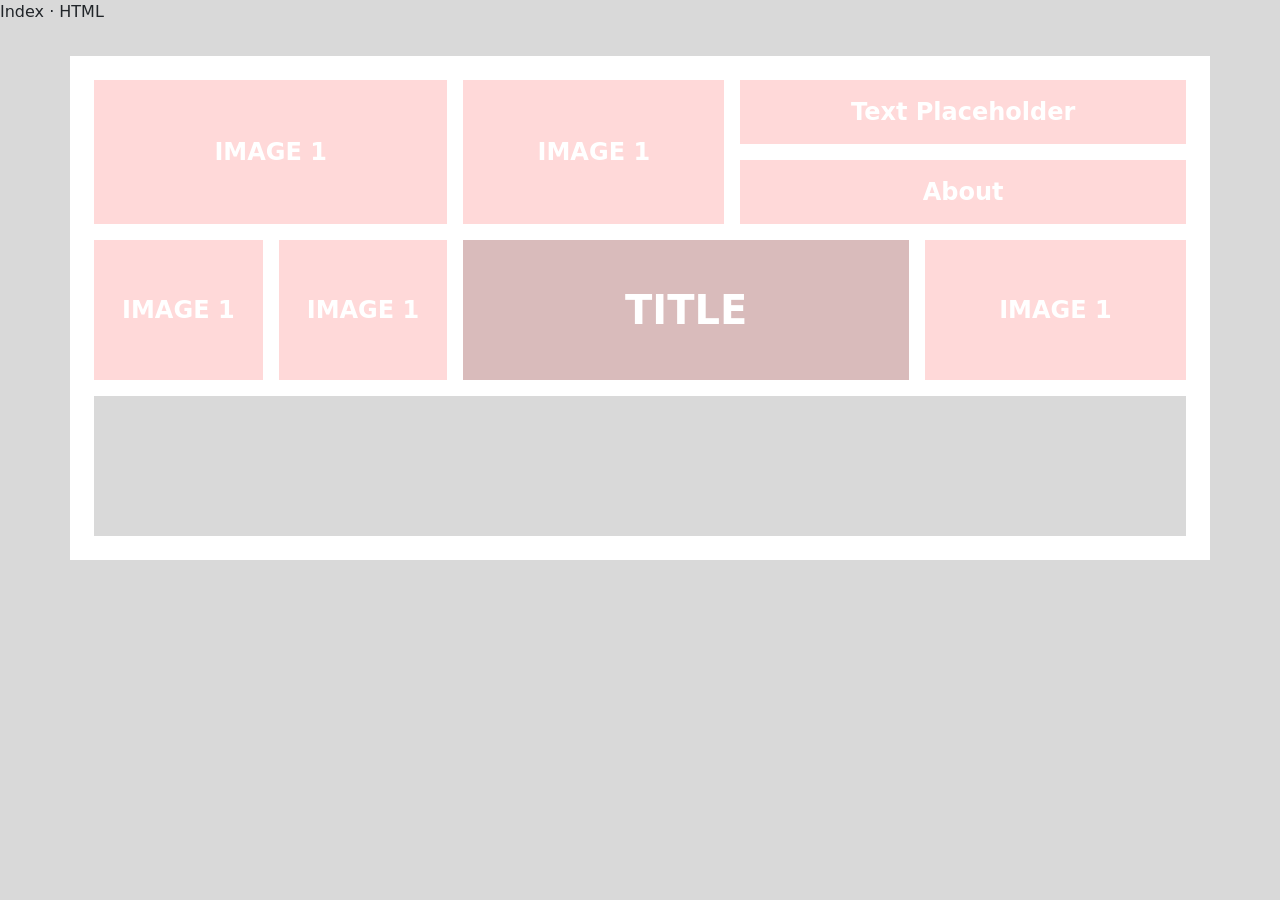
==== bento-layout/index.html @ 9f2609d3 "adding the layout for the homepage" ====
Index · HTML
<!DOCTYPE html>
<html lang="en">
<head>
  <meta charset="UTF-8">
  <meta name="viewport" content="width=device-width, initial-scale=1">
  <title>Bento Layout</title>
  <link href="https://cdn.jsdelivr.net/npm/bootstrap@5.3.3/dist/css/bootstrap.min.css" rel="stylesheet">
  <style>
    body { background: #d9d9d9; }
 
    .board {
      background: #fff;
      padding: 1.5rem;
      margin-top: 2rem;
      margin-bottom: 2rem;
    }
 
    .tile {
      background: #ffd9d9;
      color: #fff;
      font-weight: 700;
      font-size: 1.5rem;
      min-height: 140px;
      display: flex;
      align-items: center;
      justify-content: center;
      text-align: center;
    }
 
    .tile.title { background: #d9bbbb; font-size: 2.5rem; }
    .tile.banner { background: #d9d9d9; }
  </style>
</head>
<body>
 
  <div class="container board">
 
    <div class="row g-3 mb-3">
      <div class="col-12 col-md-4">
        <div class="tile h-100">IMAGE 1</div>
      </div>
      <div class="col-12 col-md-3">
        <div class="tile h-100">IMAGE 1</div>
      </div>
      <div class="col-12 col-md-5">
        <div class="d-flex flex-column gap-3 h-100">
          <div class="tile flex-fill" style="min-height: 64px;">Text Placeholder</div>
          <div class="tile flex-fill" style="min-height: 64px;">About</div>
        </div>
      </div>
    </div>
 
    <div class="row g-3 mb-3">
      <div class="col-6 col-md-2">
        <div class="tile h-100">IMAGE 1</div>
      </div>
      <div class="col-6 col-md-2">
        <div class="tile h-100">IMAGE 1</div>
      </div>
      <div class="col-12 col-md-5">
        <div class="tile title h-100">TITLE</div>
      </div>
      <div class="col-12 col-md-3">
        <div class="tile h-100">IMAGE 1</div>
      </div>
    </div>
 
    <div class="row g-3">
      <div class="col-12">
        <div class="tile banner"></div>
      </div>
    </div>
 
  </div>
 
</body>
</html>
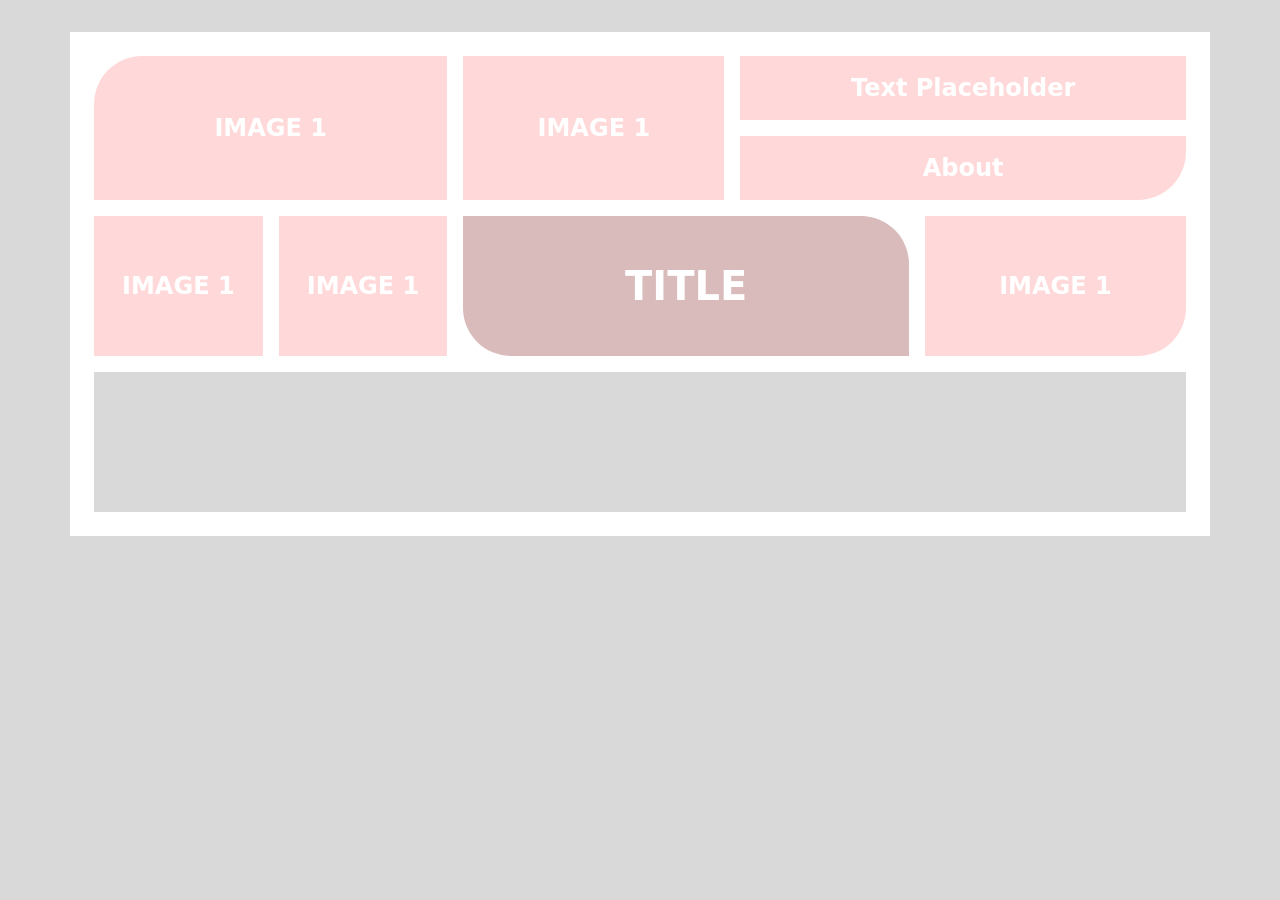
==== commit bf90ca4a: "added round corners" ====
--- a/bento-layout/index.html
+++ b/bento-layout/index.html
@@ -1,5 +1,3 @@
-
-Index · HTML
 <!DOCTYPE html>
 <html lang="en">
 <head>
@@ -31,6 +29,9 @@
  
     .tile.title { background: #d9bbbb; font-size: 2.5rem; }
     .tile.banner { background: #d9d9d9; }
+    .round-tl    { border-top-left-radius: 48px; }
+    .round-br    { border-bottom-right-radius: 48px; }
+    .round-diag  { border-top-right-radius: 48px; border-bottom-left-radius: 48px; }
   </style>
 </head>
 <body>
@@ -39,7 +40,7 @@
  
     <div class="row g-3 mb-3">
       <div class="col-12 col-md-4">
-        <div class="tile h-100">IMAGE 1</div>
+        <div class="tile round-tl h-100">IMAGE 1</div>
       </div>
       <div class="col-12 col-md-3">
         <div class="tile h-100">IMAGE 1</div>
@@ -47,7 +48,7 @@
       <div class="col-12 col-md-5">
         <div class="d-flex flex-column gap-3 h-100">
           <div class="tile flex-fill" style="min-height: 64px;">Text Placeholder</div>
-          <div class="tile flex-fill" style="min-height: 64px;">About</div>
+          <div class="tile round-br flex-fill" style="min-height: 64px;">About</div>
         </div>
       </div>
     </div>
@@ -60,10 +61,10 @@
         <div class="tile h-100">IMAGE 1</div>
       </div>
       <div class="col-12 col-md-5">
-        <div class="tile title h-100">TITLE</div>
+        <div class="tile title round-diag h-100">TITLE</div>
       </div>
       <div class="col-12 col-md-3">
-        <div class="tile h-100">IMAGE 1</div>
+        <div class="tile round-br h-100">IMAGE 1</div>
       </div>
     </div>
  
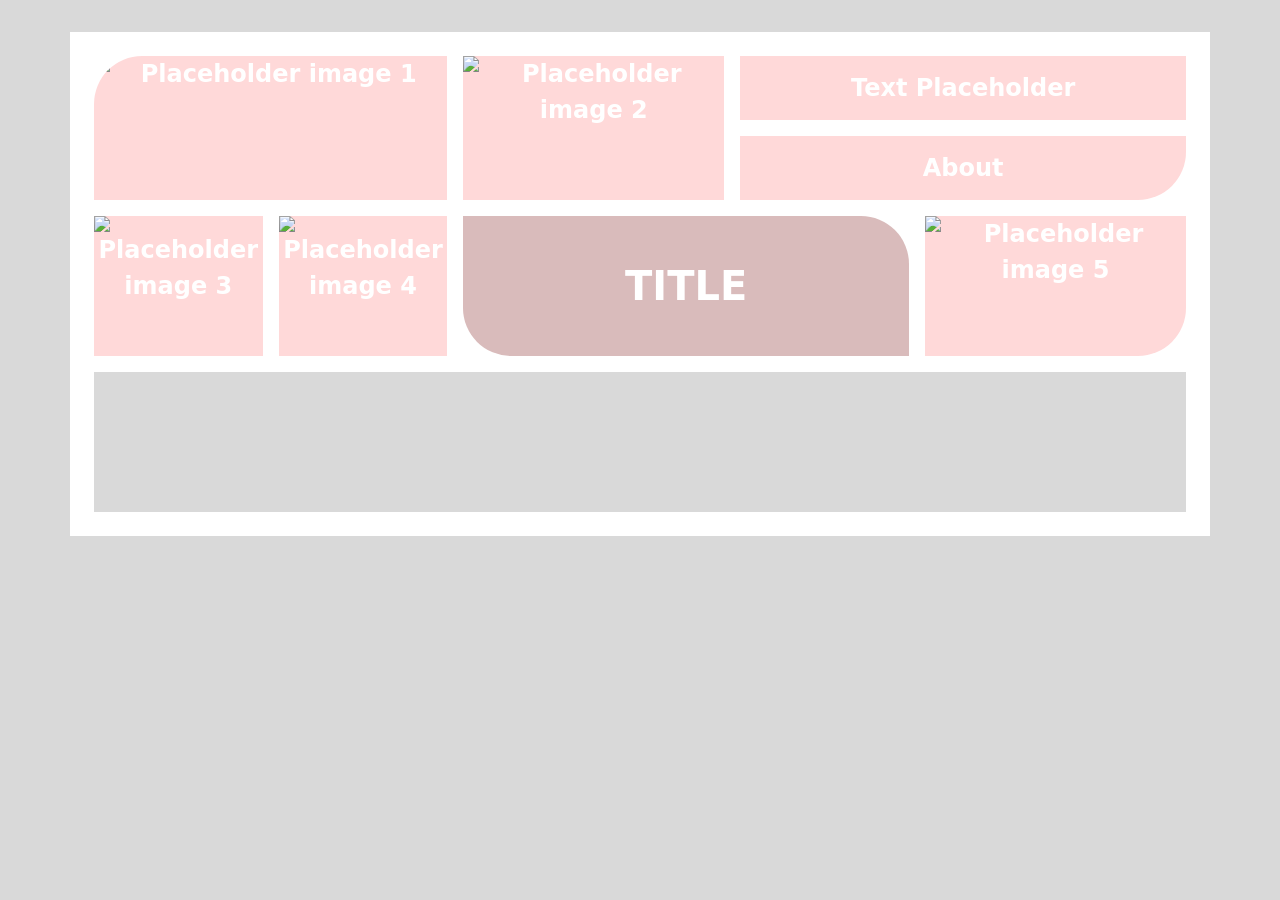
==== commit eb59be28: "made a css file" ====
--- a/bento-layout/index.html
+++ b/bento-layout/index.html
@@ -4,77 +4,77 @@
   <meta charset="UTF-8">
   <meta name="viewport" content="width=device-width, initial-scale=1">
   <title>Bento Layout</title>
+
   <link href="https://cdn.jsdelivr.net/npm/bootstrap@5.3.3/dist/css/bootstrap.min.css" rel="stylesheet">
-  <style>
-    body { background: #d9d9d9; }
- 
-    .board {
-      background: #fff;
-      padding: 1.5rem;
-      margin-top: 2rem;
-      margin-bottom: 2rem;
-    }
- 
-    .tile {
-      background: #ffd9d9;
-      color: #fff;
-      font-weight: 700;
-      font-size: 1.5rem;
-      min-height: 140px;
-      display: flex;
-      align-items: center;
-      justify-content: center;
-      text-align: center;
-    }
- 
-    .tile.title { background: #d9bbbb; font-size: 2.5rem; }
-    .tile.banner { background: #d9d9d9; }
-    .round-tl    { border-top-left-radius: 48px; }
-    .round-br    { border-bottom-right-radius: 48px; }
-    .round-diag  { border-top-right-radius: 48px; border-bottom-left-radius: 48px; }
-  </style>
+  <link href="media/css/style.css" rel="stylesheet">
 </head>
 <body>
- 
+
   <div class="container board">
- 
+
+    <!-- ROW 1: big image | image | two text boxes -->
     <div class="row g-3 mb-3">
+
       <div class="col-12 col-md-4">
-        <div class="tile round-tl h-100">IMAGE 1</div>
+        <!-- Image tile: two stacked images, the second one appears on hover -->
+        <div class="tile hover-swap round-tl position-relative overflow-hidden h-100">
+          <img src="media/images/placeholder.svg" class="img-base position-absolute top-0 start-0 w-100 h-100 object-fit-cover" alt="Placeholder image 1">
+          <img src="media/images/placeholder-hover.svg" class="img-hover position-absolute top-0 start-0 w-100 h-100 object-fit-cover" alt="">
+        </div>
       </div>
+
       <div class="col-12 col-md-3">
-        <div class="tile h-100">IMAGE 1</div>
+        <div class="tile hover-swap position-relative overflow-hidden h-100">
+          <img src="media/images/placeholder.svg" class="img-base position-absolute top-0 start-0 w-100 h-100 object-fit-cover" alt="Placeholder image 2">
+          <img src="media/images/placeholder-hover.svg" class="img-hover position-absolute top-0 start-0 w-100 h-100 object-fit-cover" alt="">
+        </div>
       </div>
+
       <div class="col-12 col-md-5">
         <div class="d-flex flex-column gap-3 h-100">
           <div class="tile flex-fill" style="min-height: 64px;">Text Placeholder</div>
           <div class="tile round-br flex-fill" style="min-height: 64px;">About</div>
         </div>
       </div>
+
     </div>
- 
+
+    <!-- ROW 2: two small images | title | image -->
     <div class="row g-3 mb-3">
       <div class="col-6 col-md-2">
-        <div class="tile h-100">IMAGE 1</div>
+        <div class="tile hover-swap position-relative overflow-hidden h-100">
+          <img src="media/images/placeholder.svg" class="img-base position-absolute top-0 start-0 w-100 h-100 object-fit-cover" alt="Placeholder image 3">
+          <img src="media/images/placeholder-hover.svg" class="img-hover position-absolute top-0 start-0 w-100 h-100 object-fit-cover" alt="">
+        </div>
       </div>
+
       <div class="col-6 col-md-2">
-        <div class="tile h-100">IMAGE 1</div>
+        <div class="tile hover-swap position-relative overflow-hidden h-100">
+          <img src="media/images/placeholder.svg" class="img-base position-absolute top-0 start-0 w-100 h-100 object-fit-cover" alt="Placeholder image 4">
+          <img src="media/images/placeholder-hover.svg" class="img-hover position-absolute top-0 start-0 w-100 h-100 object-fit-cover" alt="">
+        </div>
       </div>
+
       <div class="col-12 col-md-5">
         <div class="tile title round-diag h-100">TITLE</div>
       </div>
+
       <div class="col-12 col-md-3">
-        <div class="tile round-br h-100">IMAGE 1</div>
+        <div class="tile hover-swap round-br position-relative overflow-hidden h-100">
+          <img src="media/images/placeholder.svg" class="img-base position-absolute top-0 start-0 w-100 h-100 object-fit-cover" alt="Placeholder image 5">
+          <img src="media/images/placeholder-hover.svg" class="img-hover position-absolute top-0 start-0 w-100 h-100 object-fit-cover" alt="">
+        </div>
       </div>
+
     </div>
- 
+    <!-- ROW 3: banner (chopsticks and wasabi image goes here later nyehehe) -->
     <div class="row g-3">
       <div class="col-12">
         <div class="tile banner"></div>
       </div>
     </div>
- 
+
   </div>
- 
+
 </body>
 </html>
--- a/bento-layout/media/css/style.css
+++ b/bento-layout/media/css/style.css
@@ -0,0 +1,35 @@
+body {
+  background: #d9d9d9;
+}
+
+.board {
+  background: #fff;
+  padding: 1.5rem;
+  margin-top: 2rem;
+  margin-bottom: 2rem;
+}
+.tile {
+  background: #ffd9d9;
+  color: #fff;
+  font-weight: 700;
+  font-size: 1.5rem;
+  min-height: 140px;
+  display: flex;
+  align-items: center;
+  justify-content: center;
+  text-align: center;
+}
+
+.tile.title  { background: #d9bbbb; font-size: 2.5rem; }
+.tile.banner { background: #d9d9d9; }
+.round-tl   { border-top-left-radius: 48px; }
+.round-br   { border-bottom-right-radius: 48px; }
+.round-diag { border-top-right-radius: 48px; border-bottom-left-radius: 48px; }
+.img-hover {
+  opacity: 0;
+  transition: opacity 0.4s ease;
+}
+
+.hover-swap:hover .img-hover {
+  opacity: 1;
+}
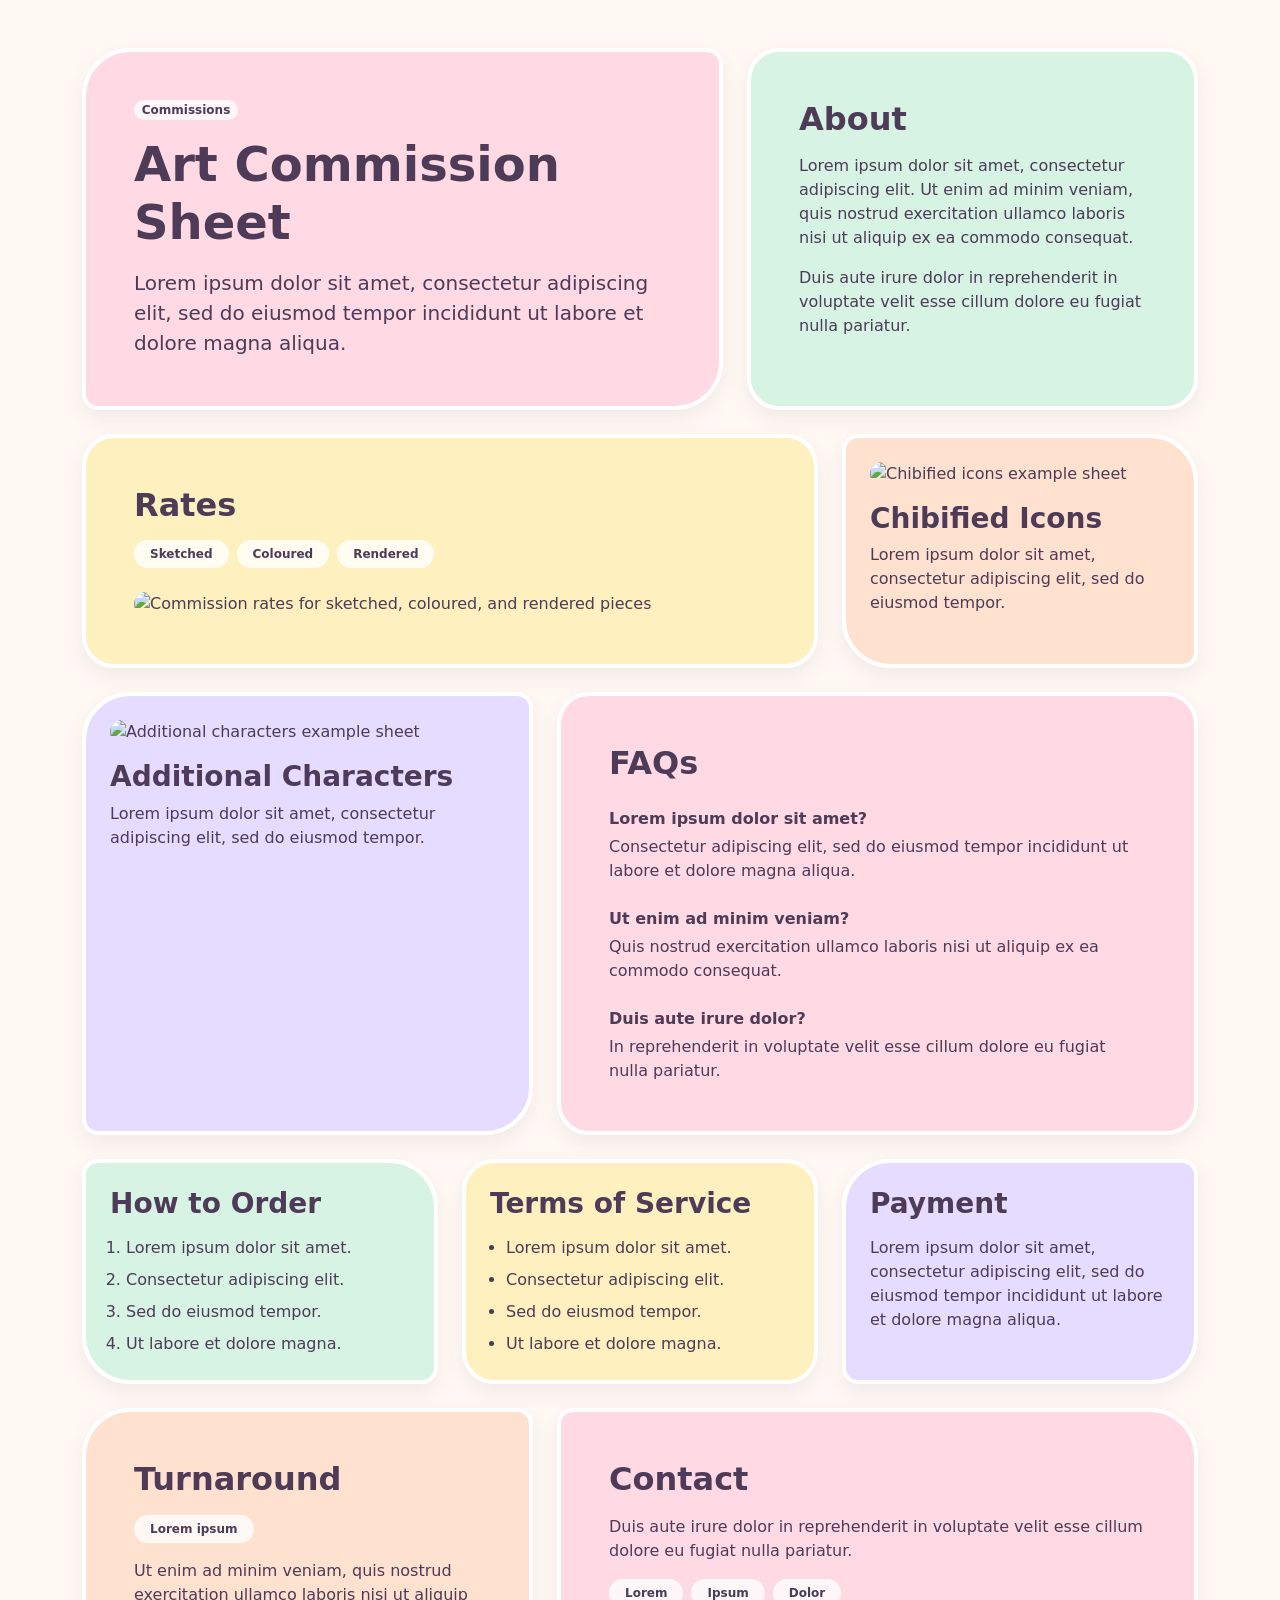
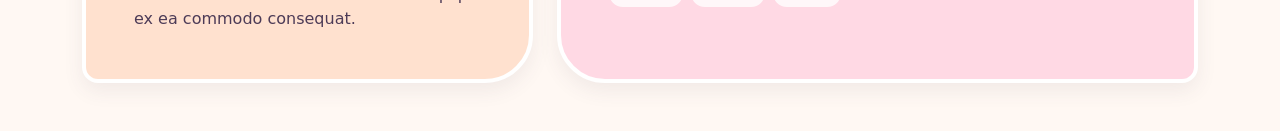
==== commit a16cebae: "updated with texts" ====
--- a/bento-layout/index.html
+++ b/bento-layout/index.html
@@ -3,78 +3,137 @@
 <head>
   <meta charset="UTF-8">
   <meta name="viewport" content="width=device-width, initial-scale=1">
-  <title>Bento Layout</title>
-
+  <title>Art Commission Sheet</title>
   <link href="https://cdn.jsdelivr.net/npm/bootstrap@5.3.3/dist/css/bootstrap.min.css" rel="stylesheet">
   <link href="media/css/style.css" rel="stylesheet">
 </head>
 <body>
 
-  <div class="container board">
+  <main class="container py-5">
+    <div class="row g-4">
 
-    <!-- ROW 1: big image | image | two text boxes -->
-    <div class="row g-3 mb-3">
-
-      <div class="col-12 col-md-4">
-        <!-- Image tile: two stacked images, the second one appears on hover -->
-        <div class="tile hover-swap round-tl position-relative overflow-hidden h-100">
-          <img src="media/images/placeholder.svg" class="img-base position-absolute top-0 start-0 w-100 h-100 object-fit-cover" alt="Placeholder image 1">
-          <img src="media/images/placeholder-hover.svg" class="img-hover position-absolute top-0 start-0 w-100 h-100 object-fit-cover" alt="">
-        </div>
+      <!-- Title -->
+      <div class="col-12 col-md-7">
+        <section class="tile tile-pink leaf-a h-100 p-4 p-md-5 d-flex flex-column justify-content-center">
+          <span class="badge tag rounded-pill align-self-start mb-3">Commissions</span>
+          <h1 class="display-5 fw-bold mb-3">Art Commission Sheet</h1>
+          <p class="fs-5 mb-0">Lorem ipsum dolor sit amet, consectetur adipiscing elit, sed do eiusmod tempor incididunt ut labore et dolore magna aliqua.</p>
+        </section>
       </div>
 
-      <div class="col-12 col-md-3">
-        <div class="tile hover-swap position-relative overflow-hidden h-100">
-          <img src="media/images/placeholder.svg" class="img-base position-absolute top-0 start-0 w-100 h-100 object-fit-cover" alt="Placeholder image 2">
-          <img src="media/images/placeholder-hover.svg" class="img-hover position-absolute top-0 start-0 w-100 h-100 object-fit-cover" alt="">
-        </div>
+      <!-- About -->
+      <div class="col-12 col-md-5">
+        <section class="tile tile-mint h-100 p-4 p-md-5">
+          <h2 class="fw-bold mb-3">About</h2>
+          <p>Lorem ipsum dolor sit amet, consectetur adipiscing elit. Ut enim ad minim veniam, quis nostrud exercitation ullamco laboris nisi ut aliquip ex ea commodo consequat.</p>
+          <p class="mb-0">Duis aute irure dolor in reprehenderit in voluptate velit esse cillum dolore eu fugiat nulla pariatur.</p>
+        </section>
+      </div>
+
+      <!-- Rates -->
+      <div class="col-12 col-md-8">
+        <section class="tile tile-butter h-100 p-4 p-md-5">
+          <h2 class="fw-bold mb-3">Rates</h2>
+          <div class="d-flex flex-wrap gap-2 mb-4">
+            <span class="badge tag rounded-pill px-3 py-2">Sketched</span>
+            <span class="badge tag rounded-pill px-3 py-2">Coloured</span>
+            <span class="badge tag rounded-pill px-3 py-2">Rendered</span>
+          </div>
+          <img src="media/images/rates.svg" class="img-fluid w-100 rounded-4" alt="Commission rates for sketched, coloured, and rendered pieces">
+        </section>
+      </div>
+
+      <!-- Chibified Icons -->
+      <div class="col-12 col-md-4">
+        <section class="tile tile-peach leaf-b h-100 p-4">
+          <img src="media/images/chibified-icons.svg" class="img-fluid w-100 rounded-4 mb-3" alt="Chibified icons example sheet">
+          <h2 class="h3 fw-bold mb-2">Chibified Icons</h2>
+          <p class="mb-0">Lorem ipsum dolor sit amet, consectetur adipiscing elit, sed do eiusmod tempor.</p>
+        </section>
+      </div>
+
+      <!-- Additional Characters -->
+      <div class="col-12 col-md-5">
+        <section class="tile tile-lavender leaf-a h-100 p-4">
+          <img src="media/images/additional-characters.svg" class="img-fluid w-100 rounded-4 mb-3" alt="Additional characters example sheet">
+          <h2 class="h3 fw-bold mb-2">Additional Characters</h2>
+          <p class="mb-0">Lorem ipsum dolor sit amet, consectetur adipiscing elit, sed do eiusmod tempor.</p>
+        </section>
+      </div>
+
+      <!-- FAQs -->
+      <div class="col-12 col-md-7">
+        <section class="tile tile-pink h-100 p-4 p-md-5">
+          <h2 class="fw-bold mb-4">FAQs</h2>
+
+          <p class="faq-question mb-1">Lorem ipsum dolor sit amet?</p>
+          <p class="mb-4">Consectetur adipiscing elit, sed do eiusmod tempor incididunt ut labore et dolore magna aliqua.</p>
+
+          <p class="faq-question mb-1">Ut enim ad minim veniam?</p>
+          <p class="mb-4">Quis nostrud exercitation ullamco laboris nisi ut aliquip ex ea commodo consequat.</p>
+
+          <p class="faq-question mb-1">Duis aute irure dolor?</p>
+          <p class="mb-0">In reprehenderit in voluptate velit esse cillum dolore eu fugiat nulla pariatur.</p>
+        </section>
+      </div>
+
+      <!-- How to Order -->
+      <div class="col-12 col-md-4">
+        <section class="tile tile-mint leaf-b h-100 p-4">
+          <h2 class="h3 fw-bold mb-3">How to Order</h2>
+          <ol class="ps-3 mb-0">
+            <li class="mb-2">Lorem ipsum dolor sit amet.</li>
+            <li class="mb-2">Consectetur adipiscing elit.</li>
+            <li class="mb-2">Sed do eiusmod tempor.</li>
+            <li>Ut labore et dolore magna.</li>
+          </ol>
+        </section>
+      </div>
+
+      <!-- Terms of Service -->
+      <div class="col-12 col-md-4">
+        <section class="tile tile-butter h-100 p-4">
+          <h2 class="h3 fw-bold mb-3">Terms of Service</h2>
+          <ul class="ps-3 mb-0">
+            <li class="mb-2">Lorem ipsum dolor sit amet.</li>
+            <li class="mb-2">Consectetur adipiscing elit.</li>
+            <li class="mb-2">Sed do eiusmod tempor.</li>
+            <li>Ut labore et dolore magna.</li>
+          </ul>
+        </section>
+      </div>
+
+      <!-- Payment -->
+      <div class="col-12 col-md-4">
+        <section class="tile tile-lavender leaf-a h-100 p-4">
+          <h2 class="h3 fw-bold mb-3">Payment</h2>
+          <p class="mb-0">Lorem ipsum dolor sit amet, consectetur adipiscing elit, sed do eiusmod tempor incididunt ut labore et dolore magna aliqua.</p>
+        </section>
       </div>
 
       <div class="col-12 col-md-5">
-        <div class="d-flex flex-column gap-3 h-100">
-          <div class="tile flex-fill" style="min-height: 64px;">Text Placeholder</div>
-          <div class="tile round-br flex-fill" style="min-height: 64px;">About</div>
-        </div>
+        <section class="tile tile-peach leaf-a h-100 p-4 p-md-5">
+          <h2 class="fw-bold mb-3">Turnaround</h2>
+          <span class="badge tag rounded-pill align-self-start px-3 py-2 mb-3">Lorem ipsum</span>
+          <p class="mb-0">Ut enim ad minim veniam, quis nostrud exercitation ullamco laboris nisi ut aliquip ex ea commodo consequat.</p>
+        </section>
+      </div>
+
+      <!-- Contact -->
+      <div class="col-12 col-md-7">
+        <section class="tile tile-pink leaf-b h-100 p-4 p-md-5">
+          <h2 class="fw-bold mb-3">Contact</h2>
+          <p class="mb-3">Duis aute irure dolor in reprehenderit in voluptate velit esse cillum dolore eu fugiat nulla pariatur.</p>
+          <div class="d-flex flex-wrap gap-2">
+            <span class="badge tag rounded-pill px-3 py-2">Lorem</span>
+            <span class="badge tag rounded-pill px-3 py-2">Ipsum</span>
+            <span class="badge tag rounded-pill px-3 py-2">Dolor</span>
+          </div>
+        </section>
       </div>
 
     </div>
-
-    <!-- ROW 2: two small images | title | image -->
-    <div class="row g-3 mb-3">
-      <div class="col-6 col-md-2">
-        <div class="tile hover-swap position-relative overflow-hidden h-100">
-          <img src="media/images/placeholder.svg" class="img-base position-absolute top-0 start-0 w-100 h-100 object-fit-cover" alt="Placeholder image 3">
-          <img src="media/images/placeholder-hover.svg" class="img-hover position-absolute top-0 start-0 w-100 h-100 object-fit-cover" alt="">
-        </div>
-      </div>
-
-      <div class="col-6 col-md-2">
-        <div class="tile hover-swap position-relative overflow-hidden h-100">
-          <img src="media/images/placeholder.svg" class="img-base position-absolute top-0 start-0 w-100 h-100 object-fit-cover" alt="Placeholder image 4">
-          <img src="media/images/placeholder-hover.svg" class="img-hover position-absolute top-0 start-0 w-100 h-100 object-fit-cover" alt="">
-        </div>
-      </div>
-
-      <div class="col-12 col-md-5">
-        <div class="tile title round-diag h-100">TITLE</div>
-      </div>
-
-      <div class="col-12 col-md-3">
-        <div class="tile hover-swap round-br position-relative overflow-hidden h-100">
-          <img src="media/images/placeholder.svg" class="img-base position-absolute top-0 start-0 w-100 h-100 object-fit-cover" alt="Placeholder image 5">
-          <img src="media/images/placeholder-hover.svg" class="img-hover position-absolute top-0 start-0 w-100 h-100 object-fit-cover" alt="">
-        </div>
-      </div>
-
-    </div>
-    <!-- ROW 3: banner (chopsticks and wasabi image goes here later nyehehe) -->
-    <div class="row g-3">
-      <div class="col-12">
-        <div class="tile banner"></div>
-      </div>
-    </div>
-
-  </div>
+  </main>
 
 </body>
 </html>
--- a/bento-layout/media/css/style.css
+++ b/bento-layout/media/css/style.css
@@ -1,35 +1,46 @@
-body {
-  background: #d9d9d9;
+:root {
+  --cream: #fff8f3;
+  --ink: #4d3b57;
+  --pink: #ffd9e4;
+  --lavender: #e6dcff;
+  --mint: #d6f3e4;
+  --butter: #fff0bf;
+  --peach: #ffe1cf;
 }
 
-.board {
-  background: #fff;
-  padding: 1.5rem;
-  margin-top: 2rem;
-  margin-bottom: 2rem;
-}
-.tile {
-  background: #ffd9d9;
-  color: #fff;
-  font-weight: 700;
-  font-size: 1.5rem;
-  min-height: 140px;
-  display: flex;
-  align-items: center;
-  justify-content: center;
-  text-align: center;
+body {
+  background: var(--cream);
+  color: var(--ink);
+  font-family: "Nunito", "Quicksand", "Segoe UI", system-ui, sans-serif;
 }
 
-.tile.title  { background: #d9bbbb; font-size: 2.5rem; }
-.tile.banner { background: #d9d9d9; }
-.round-tl   { border-top-left-radius: 48px; }
-.round-br   { border-bottom-right-radius: 48px; }
-.round-diag { border-top-right-radius: 48px; border-bottom-left-radius: 48px; }
-.img-hover {
-  opacity: 0;
-  transition: opacity 0.4s ease;
+.tile {
+  border: 4px solid #fff;
+  border-radius: 2rem;
+  box-shadow: 0 0.5rem 1.25rem rgba(77, 59, 87, 0.08);
+  transition: transform 0.25s ease, box-shadow 0.25s ease;
 }
 
-.hover-swap:hover .img-hover {
-  opacity: 1;
+.tile:hover {
+  transform: translateY(-4px);
+  box-shadow: 0 0.9rem 1.6rem rgba(77, 59, 87, 0.14);
 }
+
+.tile-pink     { background: var(--pink); }
+.tile-lavender { background: var(--lavender); }
+.tile-mint     { background: var(--mint); }
+.tile-butter   { background: var(--butter); }
+.tile-peach    { background: var(--peach); }
+
+.leaf-a { border-radius: 3rem 1rem 3rem 1rem; }
+.leaf-b { border-radius: 1rem 3rem 1rem 3rem; }
+
+.tag {
+  background: rgba(255, 255, 255, 0.8);
+  color: var(--ink);
+  font-weight: 700;
+}
+
+.faq-question {
+  font-weight: 800;
+}
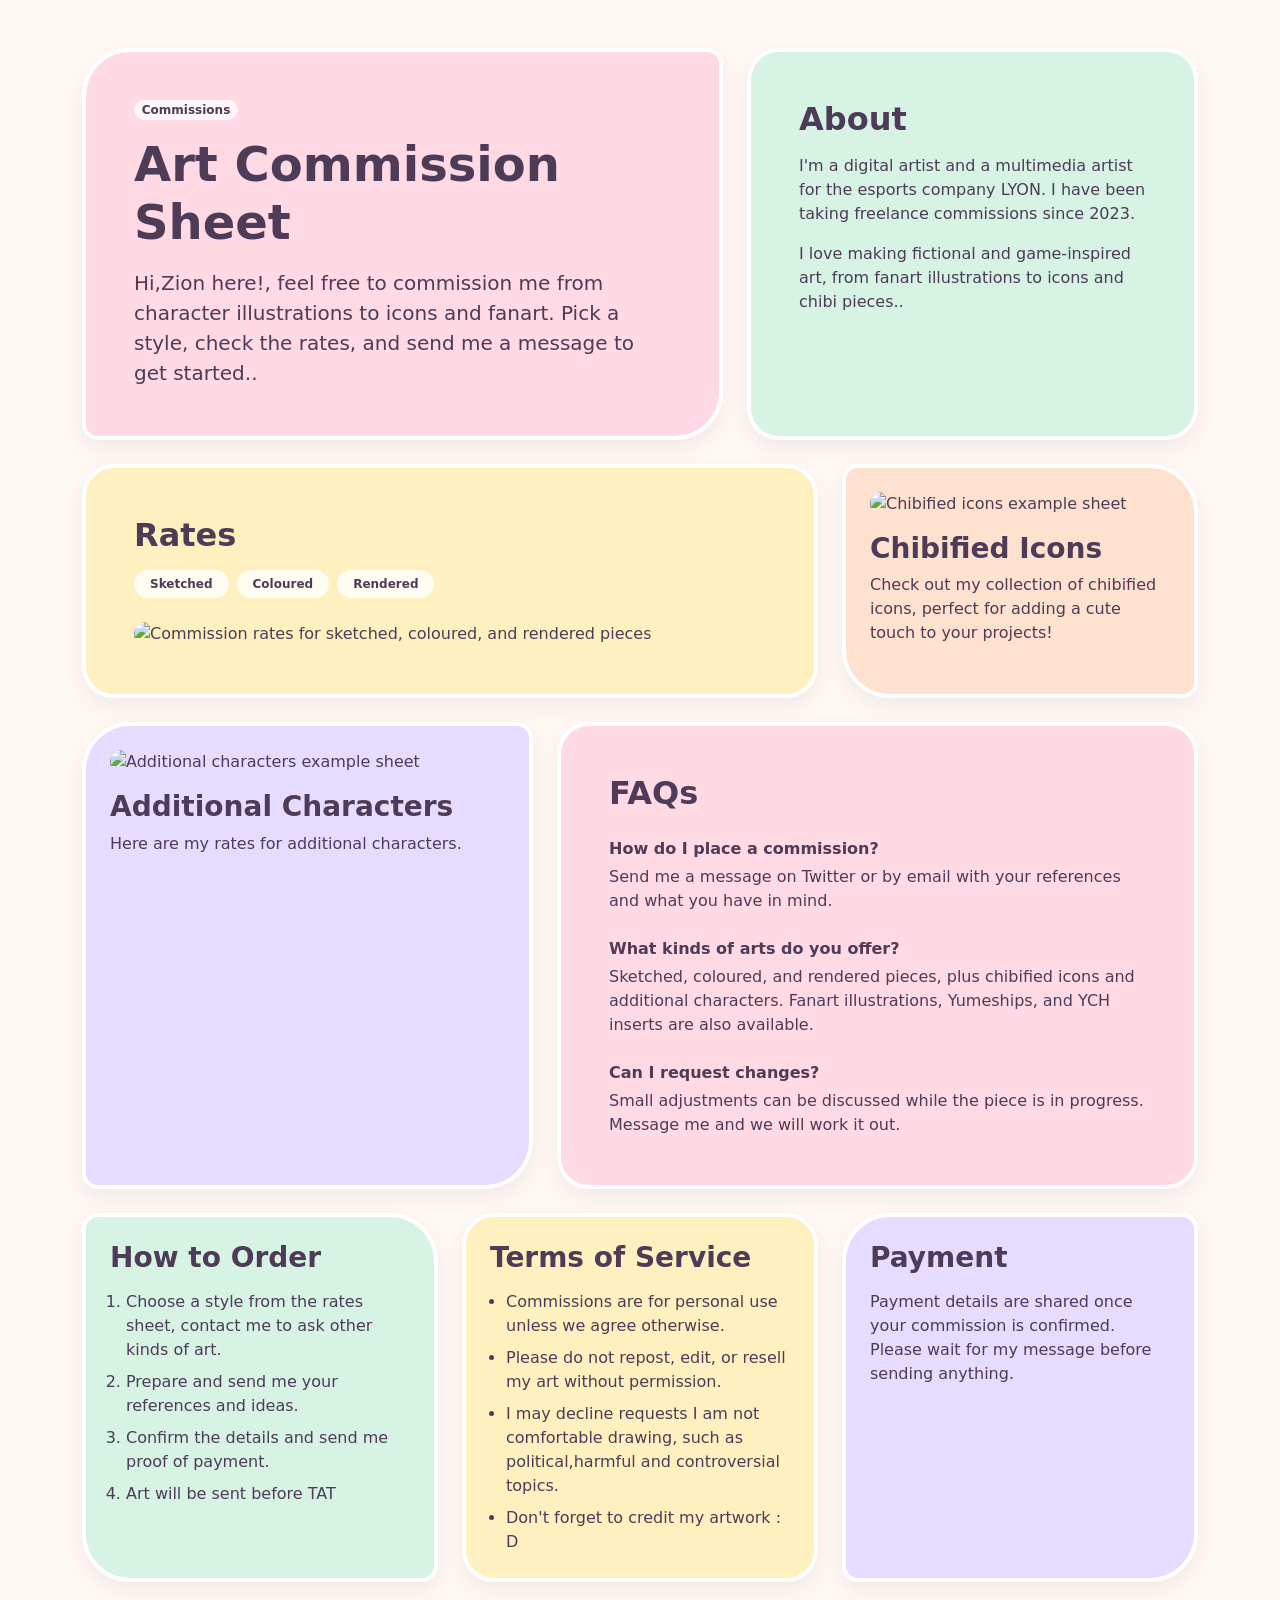
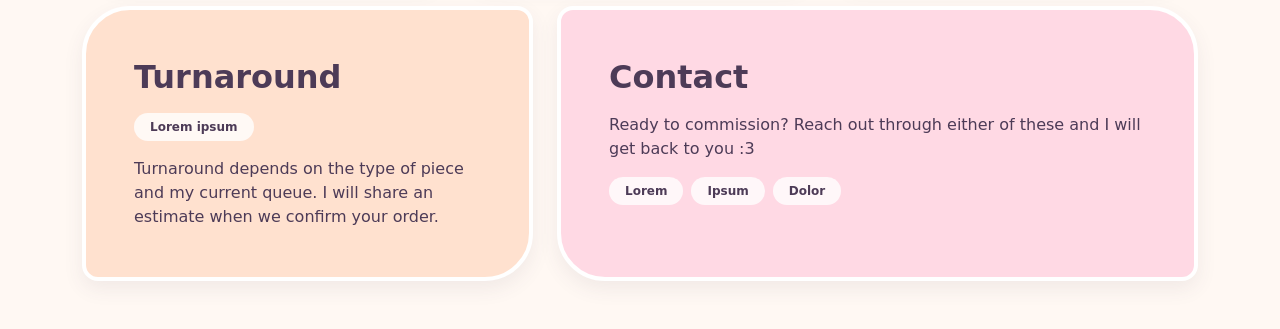
==== commit bd413c0c: "text update" ====
--- a/bento-layout/index.html
+++ b/bento-layout/index.html
@@ -17,7 +17,7 @@
         <section class="tile tile-pink leaf-a h-100 p-4 p-md-5 d-flex flex-column justify-content-center">
           <span class="badge tag rounded-pill align-self-start mb-3">Commissions</span>
           <h1 class="display-5 fw-bold mb-3">Art Commission Sheet</h1>
-          <p class="fs-5 mb-0">Lorem ipsum dolor sit amet, consectetur adipiscing elit, sed do eiusmod tempor incididunt ut labore et dolore magna aliqua.</p>
+          <p class="fs-5 mb-0">Hi,Zion here!, feel free to commission me from character illustrations to icons and fanart. Pick a style, check the rates, and send me a message to get started..</p>
         </section>
       </div>
 
@@ -25,8 +25,8 @@
       <div class="col-12 col-md-5">
         <section class="tile tile-mint h-100 p-4 p-md-5">
           <h2 class="fw-bold mb-3">About</h2>
-          <p>Lorem ipsum dolor sit amet, consectetur adipiscing elit. Ut enim ad minim veniam, quis nostrud exercitation ullamco laboris nisi ut aliquip ex ea commodo consequat.</p>
-          <p class="mb-0">Duis aute irure dolor in reprehenderit in voluptate velit esse cillum dolore eu fugiat nulla pariatur.</p>
+          <p>I'm a digital artist and a multimedia artist for the esports company LYON. I have been taking freelance commissions since 2023.</p>
+          <p class="mb-0">I love making fictional and game-inspired art, from fanart illustrations to icons and chibi pieces..</p>
         </section>
       </div>
 
@@ -48,7 +48,7 @@
         <section class="tile tile-peach leaf-b h-100 p-4">
           <img src="media/images/chibified-icons.svg" class="img-fluid w-100 rounded-4 mb-3" alt="Chibified icons example sheet">
           <h2 class="h3 fw-bold mb-2">Chibified Icons</h2>
-          <p class="mb-0">Lorem ipsum dolor sit amet, consectetur adipiscing elit, sed do eiusmod tempor.</p>
+          <p class="mb-0">Check out my collection of chibified icons, perfect for adding a cute touch to your projects!</p>
         </section>
       </div>
 
@@ -57,7 +57,7 @@
         <section class="tile tile-lavender leaf-a h-100 p-4">
           <img src="media/images/additional-characters.svg" class="img-fluid w-100 rounded-4 mb-3" alt="Additional characters example sheet">
           <h2 class="h3 fw-bold mb-2">Additional Characters</h2>
-          <p class="mb-0">Lorem ipsum dolor sit amet, consectetur adipiscing elit, sed do eiusmod tempor.</p>
+          <p class="mb-0">Here are my rates for additional characters.</p>
         </section>
       </div>
 
@@ -66,14 +66,14 @@
         <section class="tile tile-pink h-100 p-4 p-md-5">
           <h2 class="fw-bold mb-4">FAQs</h2>
 
-          <p class="faq-question mb-1">Lorem ipsum dolor sit amet?</p>
-          <p class="mb-4">Consectetur adipiscing elit, sed do eiusmod tempor incididunt ut labore et dolore magna aliqua.</p>
+          <p class="faq-question mb-1">How do I place a commission?</p>
+          <p class="mb-4">Send me a message on Twitter or by email with your references and what you have in mind.</p>
 
-          <p class="faq-question mb-1">Ut enim ad minim veniam?</p>
-          <p class="mb-4">Quis nostrud exercitation ullamco laboris nisi ut aliquip ex ea commodo consequat.</p>
+          <p class="faq-question mb-1">What kinds of arts do you offer?</p>
+          <p class="mb-4">Sketched, coloured, and rendered pieces, plus chibified icons and additional characters. Fanart illustrations, Yumeships, and YCH inserts are also available.</p>
 
-          <p class="faq-question mb-1">Duis aute irure dolor?</p>
-          <p class="mb-0">In reprehenderit in voluptate velit esse cillum dolore eu fugiat nulla pariatur.</p>
+          <p class="faq-question mb-1">Can I request changes?</p>
+          <p class="mb-0">Small adjustments can be discussed while the piece is in progress. Message me and we will work it out.</p>
         </section>
       </div>
 
@@ -82,10 +82,10 @@
         <section class="tile tile-mint leaf-b h-100 p-4">
           <h2 class="h3 fw-bold mb-3">How to Order</h2>
           <ol class="ps-3 mb-0">
-            <li class="mb-2">Lorem ipsum dolor sit amet.</li>
-            <li class="mb-2">Consectetur adipiscing elit.</li>
-            <li class="mb-2">Sed do eiusmod tempor.</li>
-            <li>Ut labore et dolore magna.</li>
+            <li class="mb-2">Choose a style from the rates sheet, contact me to ask other kinds of art.</li>
+            <li class="mb-2">Prepare and send me your references and ideas.</li>
+            <li class="mb-2">Confirm the details and send me proof of payment.</li>
+            <li>Art will be sent before TAT</li>
           </ol>
         </section>
       </div>
@@ -95,10 +95,10 @@
         <section class="tile tile-butter h-100 p-4">
           <h2 class="h3 fw-bold mb-3">Terms of Service</h2>
           <ul class="ps-3 mb-0">
-            <li class="mb-2">Lorem ipsum dolor sit amet.</li>
-            <li class="mb-2">Consectetur adipiscing elit.</li>
-            <li class="mb-2">Sed do eiusmod tempor.</li>
-            <li>Ut labore et dolore magna.</li>
+            <li class="mb-2">Commissions are for personal use unless we agree otherwise.</li>
+            <li class="mb-2">Please do not repost, edit, or resell my art without permission.</li>
+            <li class="mb-2">I may decline requests I am not comfortable drawing, such as political,harmful and controversial topics.</li>
+            <li>Don't forget to credit my artwork : D</li>
           </ul>
         </section>
       </div>
@@ -107,7 +107,7 @@
       <div class="col-12 col-md-4">
         <section class="tile tile-lavender leaf-a h-100 p-4">
           <h2 class="h3 fw-bold mb-3">Payment</h2>
-          <p class="mb-0">Lorem ipsum dolor sit amet, consectetur adipiscing elit, sed do eiusmod tempor incididunt ut labore et dolore magna aliqua.</p>
+          <p class="mb-0">Payment details are shared once your commission is confirmed. Please wait for my message before sending anything.</p>
         </section>
       </div>
 
@@ -115,7 +115,7 @@
         <section class="tile tile-peach leaf-a h-100 p-4 p-md-5">
           <h2 class="fw-bold mb-3">Turnaround</h2>
           <span class="badge tag rounded-pill align-self-start px-3 py-2 mb-3">Lorem ipsum</span>
-          <p class="mb-0">Ut enim ad minim veniam, quis nostrud exercitation ullamco laboris nisi ut aliquip ex ea commodo consequat.</p>
+          <p class="mb-0">Turnaround depends on the type of piece and my current queue. I will share an estimate when we confirm your order.</p>
         </section>
       </div>
 
@@ -123,7 +123,7 @@
       <div class="col-12 col-md-7">
         <section class="tile tile-pink leaf-b h-100 p-4 p-md-5">
           <h2 class="fw-bold mb-3">Contact</h2>
-          <p class="mb-3">Duis aute irure dolor in reprehenderit in voluptate velit esse cillum dolore eu fugiat nulla pariatur.</p>
+          <p class="mb-3">Ready to commission? Reach out through either of these and I will get back to you :3 </p>
           <div class="d-flex flex-wrap gap-2">
             <span class="badge tag rounded-pill px-3 py-2">Lorem</span>
             <span class="badge tag rounded-pill px-3 py-2">Ipsum</span>
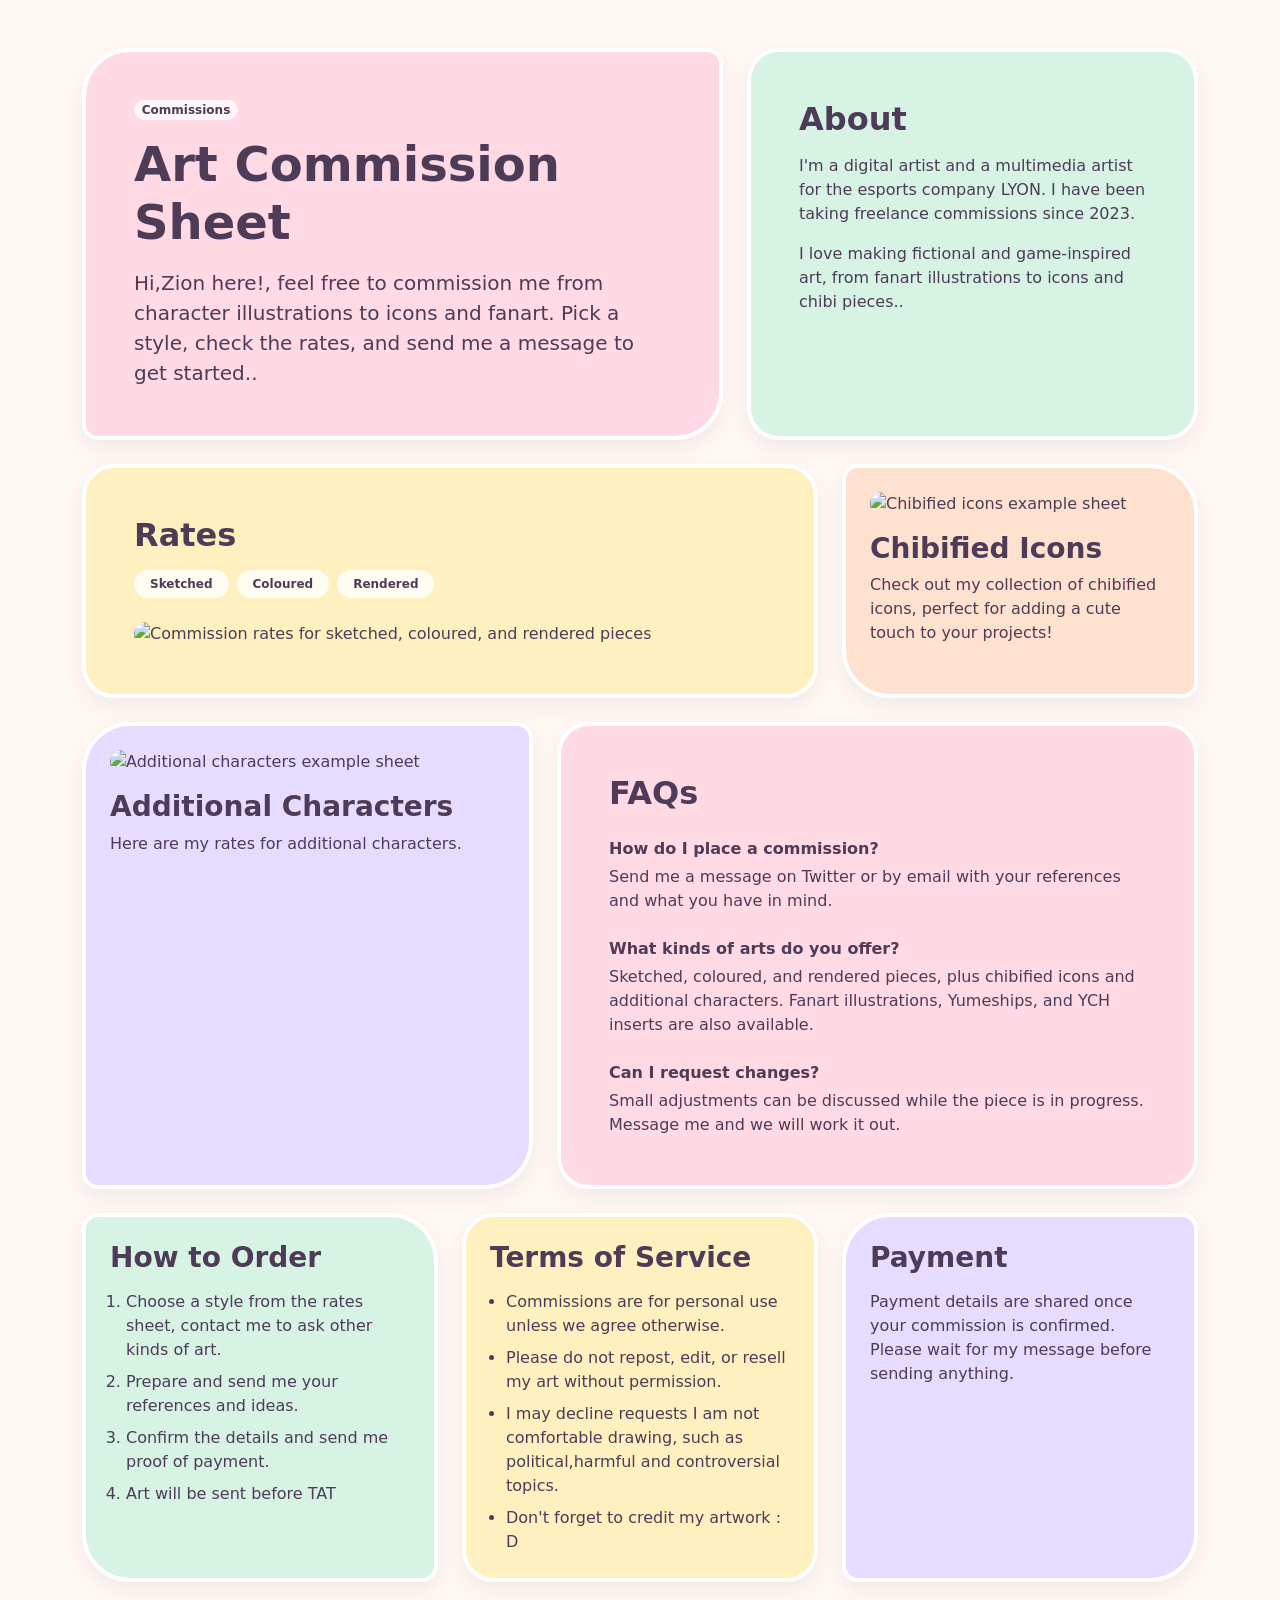
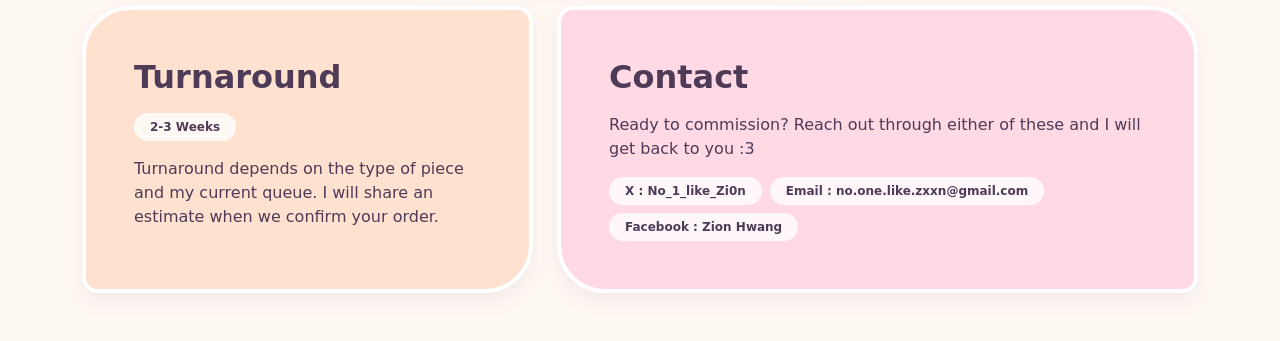
==== commit ce55f796: "images upload" ====
--- a/bento-layout/index.html
+++ b/bento-layout/index.html
@@ -114,7 +114,7 @@
       <div class="col-12 col-md-5">
         <section class="tile tile-peach leaf-a h-100 p-4 p-md-5">
           <h2 class="fw-bold mb-3">Turnaround</h2>
-          <span class="badge tag rounded-pill align-self-start px-3 py-2 mb-3">Lorem ipsum</span>
+          <span class="badge tag rounded-pill align-self-start px-3 py-2 mb-3">2-3 Weeks</span>
           <p class="mb-0">Turnaround depends on the type of piece and my current queue. I will share an estimate when we confirm your order.</p>
         </section>
       </div>
@@ -125,9 +125,9 @@
           <h2 class="fw-bold mb-3">Contact</h2>
           <p class="mb-3">Ready to commission? Reach out through either of these and I will get back to you :3 </p>
           <div class="d-flex flex-wrap gap-2">
-            <span class="badge tag rounded-pill px-3 py-2">Lorem</span>
-            <span class="badge tag rounded-pill px-3 py-2">Ipsum</span>
-            <span class="badge tag rounded-pill px-3 py-2">Dolor</span>
+            <span class="badge tag rounded-pill px-3 py-2">X : No_1_like_Zi0n</span>
+            <span class="badge tag rounded-pill px-3 py-2">Email : no.one.like.zxxn@gmail.com</span>
+            <span class="badge tag rounded-pill px-3 py-2">Facebook : Zion Hwang</span>
           </div>
         </section>
       </div>
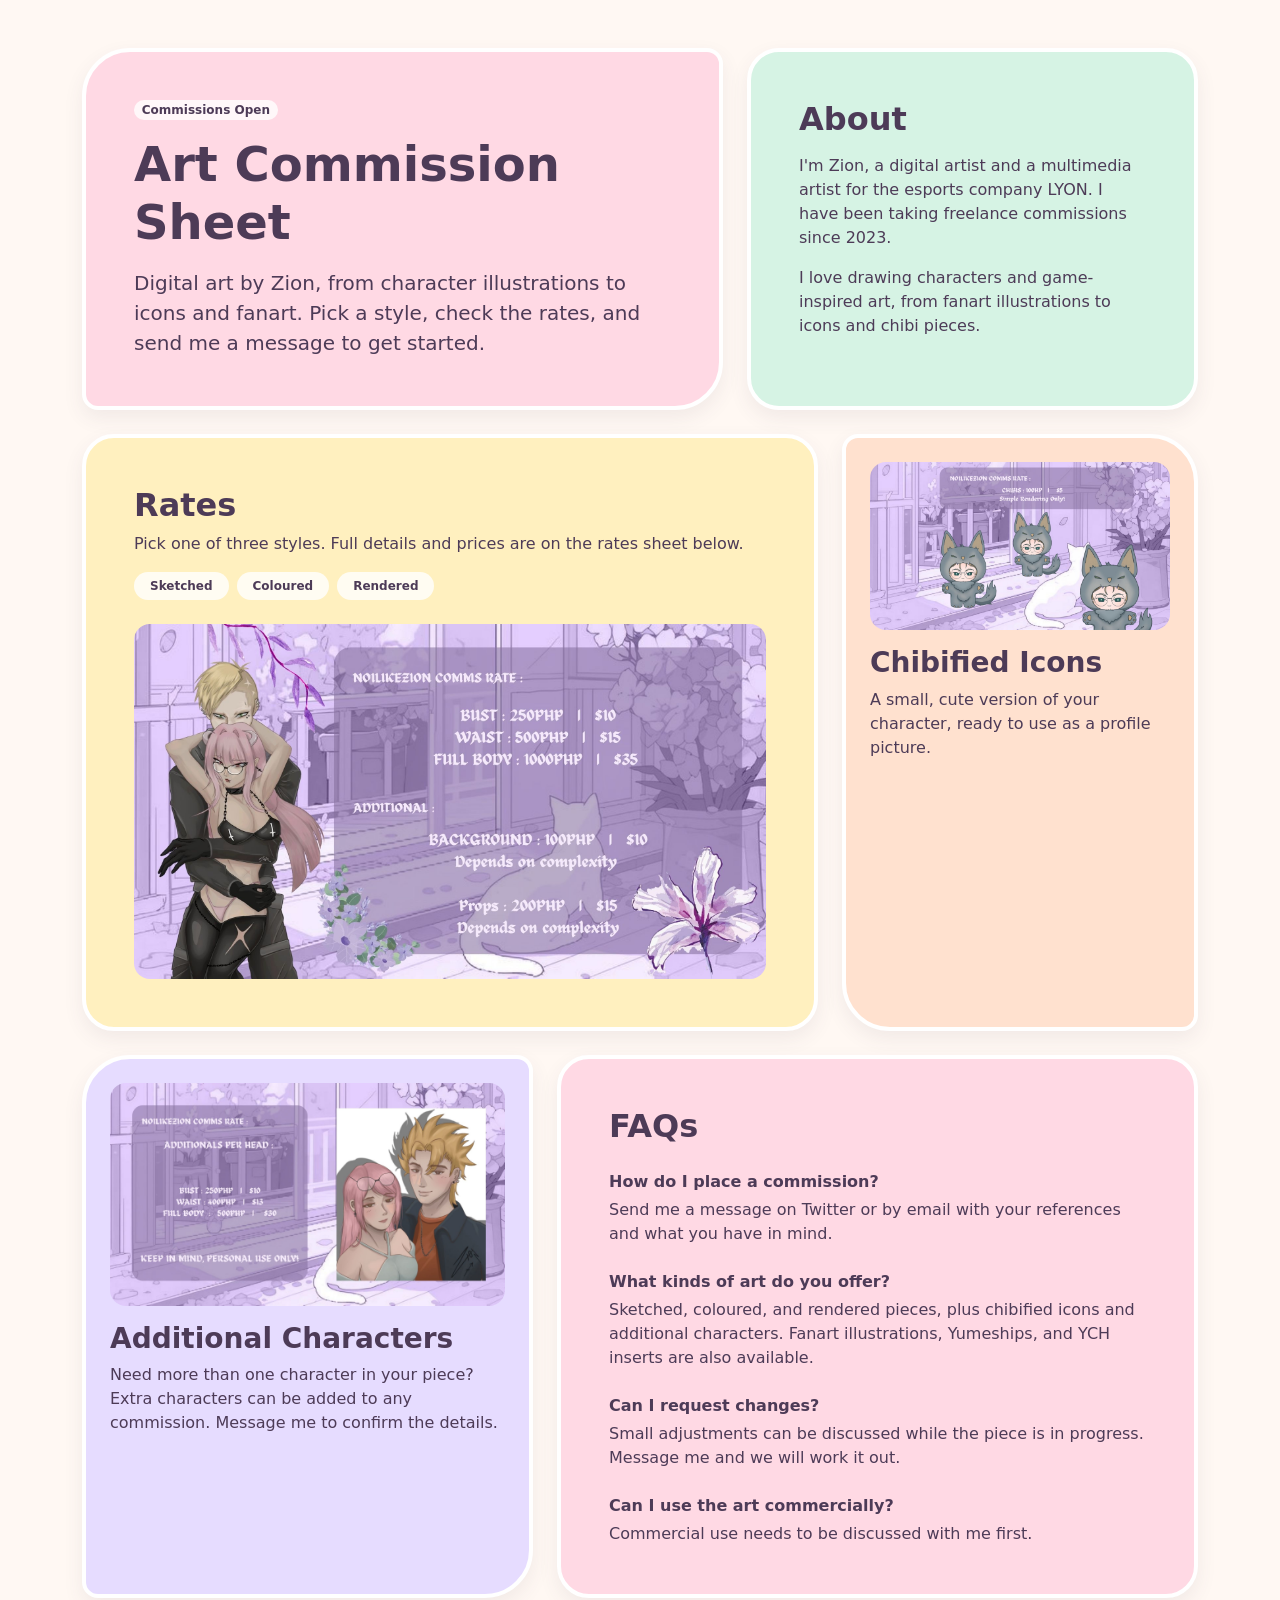
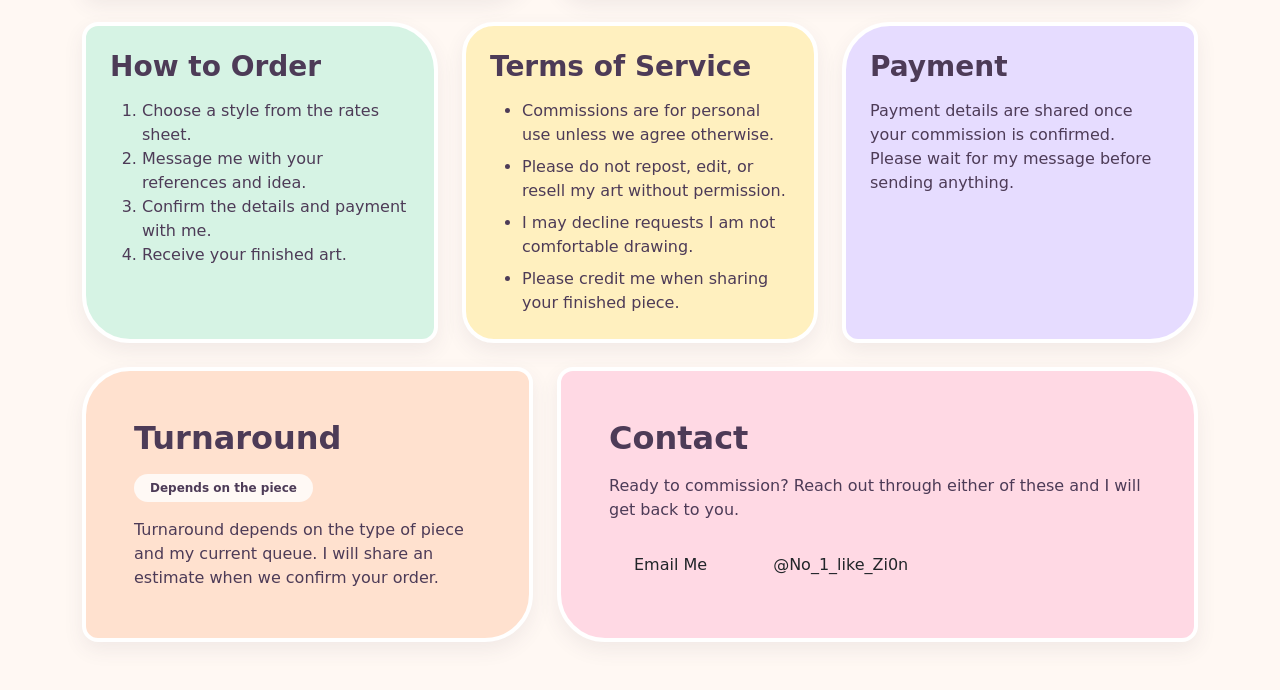
==== commit 88d9847a: "finalizing each tiles" ====
--- a/bento-layout/index.html
+++ b/bento-layout/index.html
@@ -14,10 +14,10 @@
 
       <!-- Title -->
       <div class="col-12 col-md-7">
-        <section class="tile tile-pink leaf-a h-100 p-4 p-md-5 d-flex flex-column justify-content-center">
-          <span class="badge tag rounded-pill align-self-start mb-3">Commissions</span>
+        <section class="tile tile-pink tile-title leaf-a h-100 p-4 p-md-5 d-flex flex-column justify-content-center">
+          <span class="badge tag rounded-pill align-self-start mb-3">Commissions Open</span>
           <h1 class="display-5 fw-bold mb-3">Art Commission Sheet</h1>
-          <p class="fs-5 mb-0">Hi,Zion here!, feel free to commission me from character illustrations to icons and fanart. Pick a style, check the rates, and send me a message to get started..</p>
+          <p class="fs-5 mb-0">Digital art by Zion, from character illustrations to icons and fanart. Pick a style, check the rates, and send me a message to get started.</p>
         </section>
       </div>
 
@@ -25,39 +25,40 @@
       <div class="col-12 col-md-5">
         <section class="tile tile-mint h-100 p-4 p-md-5">
           <h2 class="fw-bold mb-3">About</h2>
-          <p>I'm a digital artist and a multimedia artist for the esports company LYON. I have been taking freelance commissions since 2023.</p>
-          <p class="mb-0">I love making fictional and game-inspired art, from fanart illustrations to icons and chibi pieces..</p>
+          <p>I'm Zion, a digital artist and a multimedia artist for the esports company LYON. I have been taking freelance commissions since 2023.</p>
+          <p class="mb-0">I love drawing characters and game-inspired art, from fanart illustrations to icons and chibi pieces.</p>
         </section>
       </div>
 
       <!-- Rates -->
       <div class="col-12 col-md-8">
         <section class="tile tile-butter h-100 p-4 p-md-5">
-          <h2 class="fw-bold mb-3">Rates</h2>
+          <h2 class="fw-bold mb-2">Rates</h2>
+          <p class="mb-3">Pick one of three styles. Full details and prices are on the rates sheet below.</p>
           <div class="d-flex flex-wrap gap-2 mb-4">
             <span class="badge tag rounded-pill px-3 py-2">Sketched</span>
             <span class="badge tag rounded-pill px-3 py-2">Coloured</span>
             <span class="badge tag rounded-pill px-3 py-2">Rendered</span>
           </div>
-          <img src="media/images/rates.svg" class="img-fluid w-100 rounded-4" alt="Commission rates for sketched, coloured, and rendered pieces">
+          <img src="media/images/Rates.jpg" class="img-fluid w-100 rounded-4" alt="Commission rates for sketched, coloured, and rendered pieces">
         </section>
       </div>
 
       <!-- Chibified Icons -->
       <div class="col-12 col-md-4">
         <section class="tile tile-peach leaf-b h-100 p-4">
-          <img src="media/images/chibified-icons.svg" class="img-fluid w-100 rounded-4 mb-3" alt="Chibified icons example sheet">
+          <img src="media/images/Chibi.jpg" class="img-fluid w-100 rounded-4 mb-3" alt="Chibified icons example sheet">
           <h2 class="h3 fw-bold mb-2">Chibified Icons</h2>
-          <p class="mb-0">Check out my collection of chibified icons, perfect for adding a cute touch to your projects!</p>
+          <p class="mb-0">A small, cute version of your character, ready to use as a profile picture.</p>
         </section>
       </div>
 
       <!-- Additional Characters -->
       <div class="col-12 col-md-5">
         <section class="tile tile-lavender leaf-a h-100 p-4">
-          <img src="media/images/additional-characters.svg" class="img-fluid w-100 rounded-4 mb-3" alt="Additional characters example sheet">
+          <img src="media/images/Additional.jpg" class="img-fluid w-100 rounded-4 mb-3" alt="Additional characters example sheet">
           <h2 class="h3 fw-bold mb-2">Additional Characters</h2>
-          <p class="mb-0">Here are my rates for additional characters.</p>
+          <p class="mb-0">Need more than one character in your piece? Extra characters can be added to any commission. Message me to confirm the details.</p>
         </section>
       </div>
 
@@ -69,11 +70,14 @@
           <p class="faq-question mb-1">How do I place a commission?</p>
           <p class="mb-4">Send me a message on Twitter or by email with your references and what you have in mind.</p>
 
-          <p class="faq-question mb-1">What kinds of arts do you offer?</p>
+          <p class="faq-question mb-1">What kinds of art do you offer?</p>
           <p class="mb-4">Sketched, coloured, and rendered pieces, plus chibified icons and additional characters. Fanart illustrations, Yumeships, and YCH inserts are also available.</p>
 
           <p class="faq-question mb-1">Can I request changes?</p>
-          <p class="mb-0">Small adjustments can be discussed while the piece is in progress. Message me and we will work it out.</p>
+          <p class="mb-4">Small adjustments can be discussed while the piece is in progress. Message me and we will work it out.</p>
+
+          <p class="faq-question mb-1">Can I use the art commercially?</p>
+          <p class="mb-0">Commercial use needs to be discussed with me first.</p>
         </section>
       </div>
 
@@ -81,11 +85,11 @@
       <div class="col-12 col-md-4">
         <section class="tile tile-mint leaf-b h-100 p-4">
           <h2 class="h3 fw-bold mb-3">How to Order</h2>
-          <ol class="ps-3 mb-0">
-            <li class="mb-2">Choose a style from the rates sheet, contact me to ask other kinds of art.</li>
-            <li class="mb-2">Prepare and send me your references and ideas.</li>
-            <li class="mb-2">Confirm the details and send me proof of payment.</li>
-            <li>Art will be sent before TAT</li>
+          <ol class="steps">
+            <li>Choose a style from the rates sheet.</li>
+            <li>Message me with your references and idea.</li>
+            <li>Confirm the details and payment with me.</li>
+            <li>Receive your finished art.</li>
           </ol>
         </section>
       </div>
@@ -94,11 +98,11 @@
       <div class="col-12 col-md-4">
         <section class="tile tile-butter h-100 p-4">
           <h2 class="h3 fw-bold mb-3">Terms of Service</h2>
-          <ul class="ps-3 mb-0">
+          <ul class="terms mb-0">
             <li class="mb-2">Commissions are for personal use unless we agree otherwise.</li>
             <li class="mb-2">Please do not repost, edit, or resell my art without permission.</li>
-            <li class="mb-2">I may decline requests I am not comfortable drawing, such as political,harmful and controversial topics.</li>
-            <li>Don't forget to credit my artwork : D</li>
+            <li class="mb-2">I may decline requests I am not comfortable drawing.</li>
+            <li>Please credit me when sharing your finished piece.</li>
           </ul>
         </section>
       </div>
@@ -111,10 +115,11 @@
         </section>
       </div>
 
+      <!-- Turnaround -->
       <div class="col-12 col-md-5">
         <section class="tile tile-peach leaf-a h-100 p-4 p-md-5">
           <h2 class="fw-bold mb-3">Turnaround</h2>
-          <span class="badge tag rounded-pill align-self-start px-3 py-2 mb-3">2-3 Weeks</span>
+          <span class="badge tag rounded-pill align-self-start px-3 py-2 mb-3">Depends on the piece</span>
           <p class="mb-0">Turnaround depends on the type of piece and my current queue. I will share an estimate when we confirm your order.</p>
         </section>
       </div>
@@ -123,11 +128,10 @@
       <div class="col-12 col-md-7">
         <section class="tile tile-pink leaf-b h-100 p-4 p-md-5">
           <h2 class="fw-bold mb-3">Contact</h2>
-          <p class="mb-3">Ready to commission? Reach out through either of these and I will get back to you :3 </p>
-          <div class="d-flex flex-wrap gap-2">
-            <span class="badge tag rounded-pill px-3 py-2">X : No_1_like_Zi0n</span>
-            <span class="badge tag rounded-pill px-3 py-2">Email : no.one.like.zxxn@gmail.com</span>
-            <span class="badge tag rounded-pill px-3 py-2">Facebook : Zion Hwang</span>
+          <p class="mb-4">Ready to commission? Reach out through either of these and I will get back to you.</p>
+          <div class="d-flex flex-wrap gap-3">
+            <a href="mailto:no.one.like.zxxn@gmail.com" class="btn btn-plum rounded-pill px-4">Email Me</a>
+            <a href="https://twitter.com/No_1_like_Zi0n" target="_blank" rel="noopener" class="btn btn-plum-outline rounded-pill px-4">@No_1_like_Zi0n</a>
           </div>
         </section>
       </div>
@@ -136,4 +140,4 @@
   </main>
 
 </body>
-</html>+</html>
